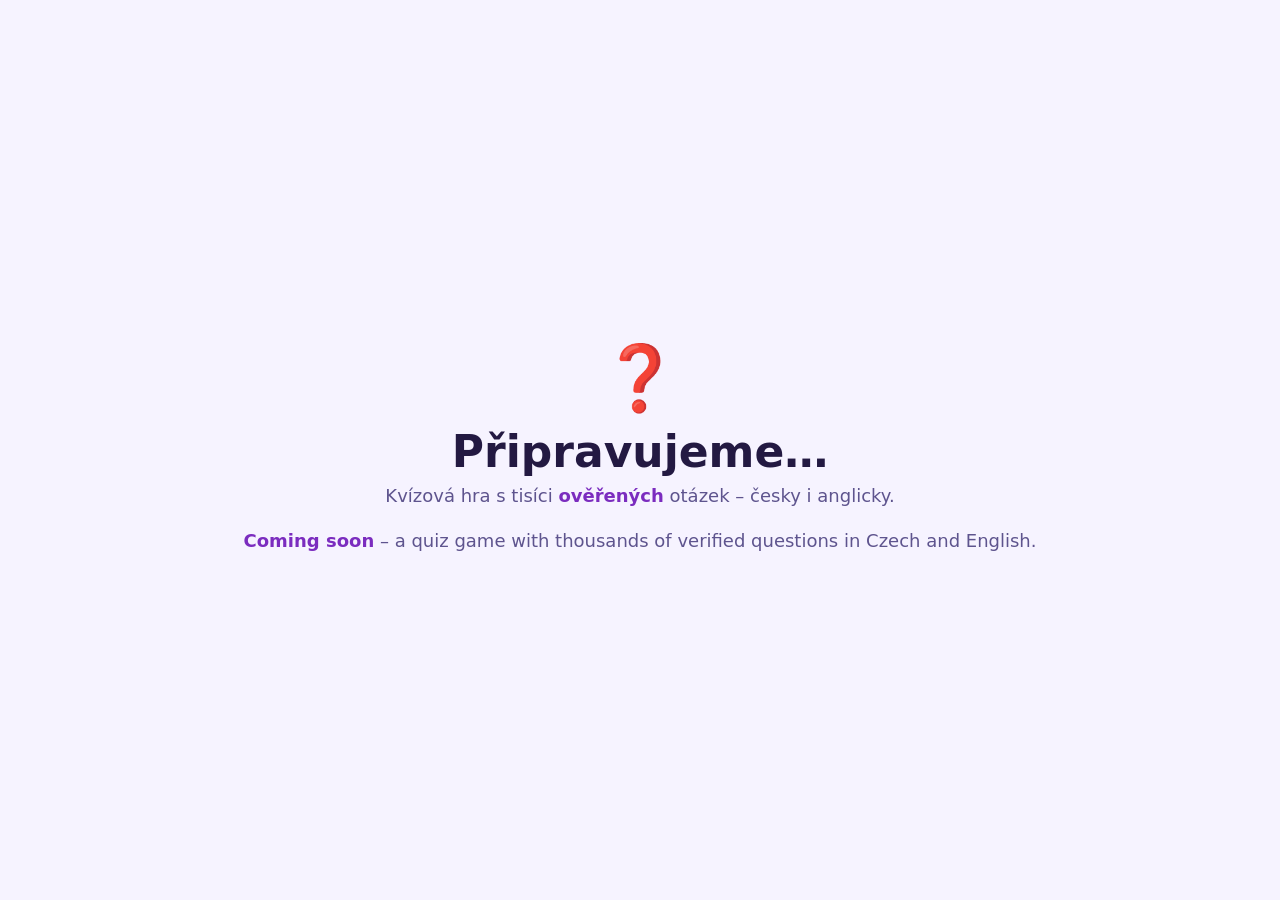
==== index.html @ 40341f4b "Fáze 0: dokumenty, export otázek, test, ukázková data a zástupná stránka - CLAUDE.md a docs/ (SPEC, " ====
<!doctype html>
<html lang="cs">
<head>
<meta charset="utf-8">
<meta name="viewport" content="width=device-width, initial-scale=1">
<title>Připravujeme… · Coming soon</title>
<meta name="robots" content="noindex">
<style>
  :root { --bg: #f6f3ff; --fg: #231942; --muted: #5e548e; --accent: #7b2cbf; }
  @media (prefers-color-scheme: dark) { :root { --bg: #17122b; --fg: #f3efff; --muted: #b8afe0; --accent: #c77dff; } }
  * { box-sizing: border-box; }
  html, body { margin: 0; height: 100%; }
  body { display: grid; place-items: center; padding: 16px; background: var(--bg); color: var(--fg);
         font-family: system-ui, -apple-system, "Segoe UI", Roboto, sans-serif; text-align: center; }
  .znak { font-size: 64px; line-height: 1; }
  h1 { margin: 16px 0 8px; font-size: clamp(28px, 7vw, 44px); }
  p { margin: 4px 0; color: var(--muted); font-size: 18px; }
  .en { margin-top: 24px; }
  b { color: var(--accent); }
</style>
</head>
<body>
<main>
  <div class="znak" aria-hidden="true">❓</div>
  <h1>Připravujeme…</h1>
  <p>Kvízová hra s tisíci <b>ověřených</b> otázek – česky i anglicky.</p>
  <p class="en" lang="en"><b>Coming soon</b> – a quiz game with thousands of verified questions in Czech and English.</p>
</main>
</body>
</html>
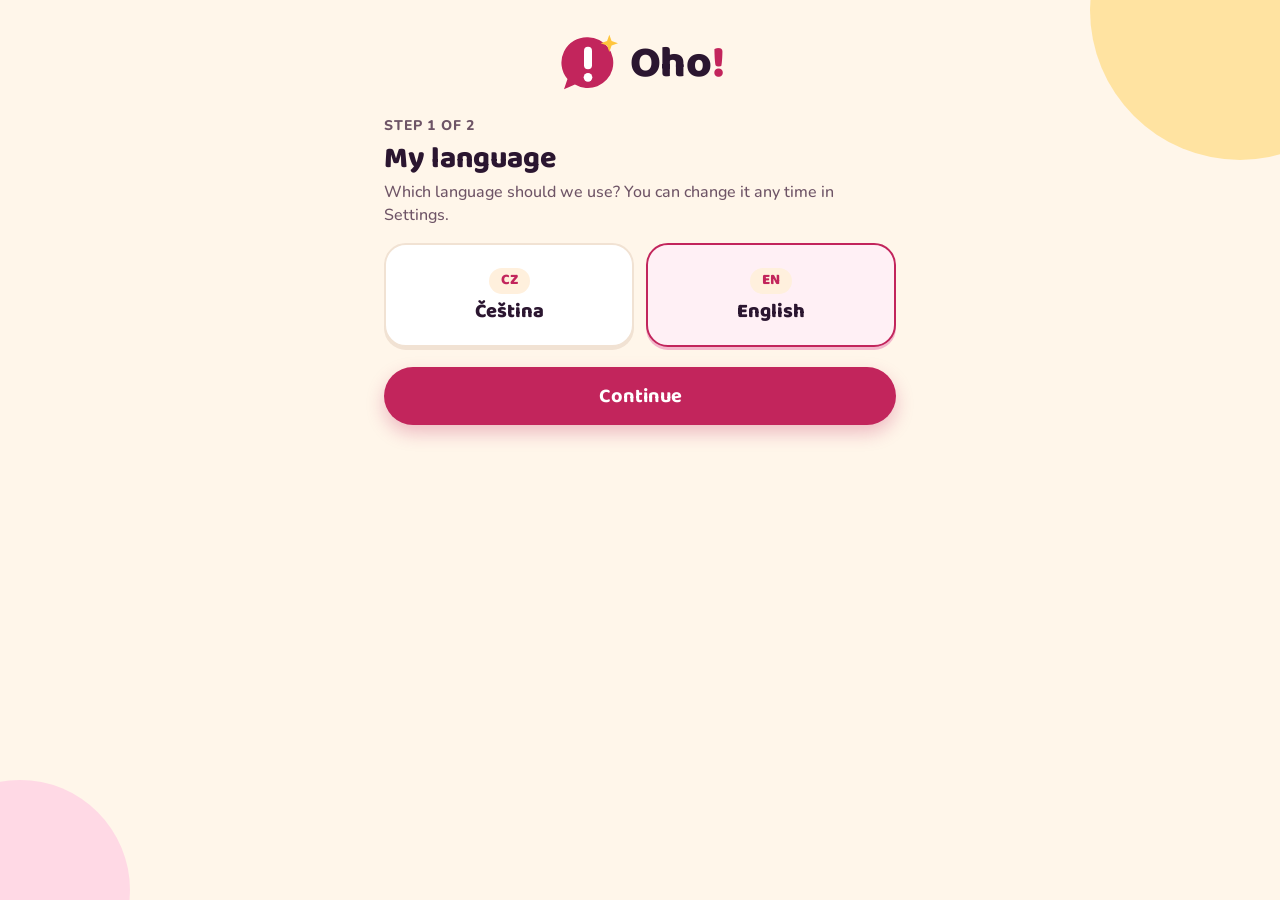
==== commit ba4f9c12: "Fáze 2: aplikace Oho! – obrazovky 1–9, hra, hvězdy, odemykání, překlady, odznaky Čisté HTML/CSS/JS m" ====
--- a/index.html
+++ b/index.html
@@ -2,29 +2,28 @@
 <html lang="cs">
 <head>
 <meta charset="utf-8">
-<meta name="viewport" content="width=device-width, initial-scale=1">
-<title>Připravujeme… · Coming soon</title>
-<meta name="robots" content="noindex">
-<style>
-  :root { --bg: #f6f3ff; --fg: #231942; --muted: #5e548e; --accent: #7b2cbf; }
-  @media (prefers-color-scheme: dark) { :root { --bg: #17122b; --fg: #f3efff; --muted: #b8afe0; --accent: #c77dff; } }
-  * { box-sizing: border-box; }
-  html, body { margin: 0; height: 100%; }
-  body { display: grid; place-items: center; padding: 16px; background: var(--bg); color: var(--fg);
-         font-family: system-ui, -apple-system, "Segoe UI", Roboto, sans-serif; text-align: center; }
-  .znak { font-size: 64px; line-height: 1; }
-  h1 { margin: 16px 0 8px; font-size: clamp(28px, 7vw, 44px); }
-  p { margin: 4px 0; color: var(--muted); font-size: 18px; }
-  .en { margin-top: 24px; }
-  b { color: var(--accent); }
-</style>
+<meta name="viewport" content="width=device-width, initial-scale=1, viewport-fit=cover">
+<title>Oho! – kvíz · quiz</title>
+<meta name="description" content="Kvíz s ověřenými otázkami – česky i anglicky. A quiz with verified questions in Czech and English.">
+<meta name="theme-color" content="#FFF6EA">
+<link rel="icon" href="assets/img/logo.svg" type="image/svg+xml">
+<link rel="preload" href="assets/fonts/baloo-2-latin-wght-normal.woff2" as="font" type="font/woff2" crossorigin>
+<link rel="preload" href="assets/fonts/nunito-latin-wght-normal.woff2" as="font" type="font/woff2" crossorigin>
+<link rel="stylesheet" href="assets/css/app.css">
+<script type="module" src="assets/js/app.js"></script>
 </head>
 <body>
-<main>
-  <div class="znak" aria-hidden="true">❓</div>
-  <h1>Připravujeme…</h1>
-  <p>Kvízová hra s tisíci <b>ověřených</b> otázek – česky i anglicky.</p>
-  <p class="en" lang="en"><b>Coming soon</b> – a quiz game with thousands of verified questions in Czech and English.</p>
-</main>
+<div id="app">
+  <div class="boot" id="nacitani" aria-busy="true">
+    <img src="assets/img/logo.svg" width="72" height="72" alt="Oho!">
+  </div>
+  <div class="boot" id="nacitani-chyba" hidden>
+    <div>
+      <p><b>Nepodařilo se načíst hru.</b> Zkontroluj připojení a obnov stránku.</p>
+      <p lang="en"><b>The game couldn't load.</b> Check your connection and reload the page.</p>
+    </div>
+  </div>
+</div>
+<noscript><p style="text-align:center;padding:24px">Hra potřebuje zapnutý JavaScript. · The game needs JavaScript enabled.</p></noscript>
 </body>
 </html>
--- a/assets/css/app.css
+++ b/assets/css/app.css
@@ -0,0 +1,353 @@
+/* Oho! – design systém (značka zvolená v DECISIONS D-009, hodnoty z design/index.html, varianta A) */
+
+/* ---------- Písma (OFL, licence v assets/fonts/OFL-*.txt) ---------- */
+@font-face { font-family: "Baloo 2"; font-weight: 400 800; font-display: swap; src: url(../fonts/baloo-2-latin-wght-normal.woff2) format("woff2"); unicode-range: U+0000-00FF,U+0131,U+0152-0153,U+02BB-02BC,U+02C6,U+02DA,U+02DC,U+0304,U+0308,U+0329,U+2000-206F,U+20AC,U+2122,U+2191,U+2193,U+2212,U+2215,U+FEFF,U+FFFD; }
+@font-face { font-family: "Baloo 2"; font-weight: 400 800; font-display: swap; src: url(../fonts/baloo-2-latin-ext-wght-normal.woff2) format("woff2"); unicode-range: U+0100-02BA,U+02BD-02C5,U+02C7-02CC,U+02CE-02D7,U+02DD-02FF,U+0304,U+0308,U+0329,U+1D00-1DBF,U+1E00-1E9F,U+1EF2-1EFF,U+2020,U+20A0-20AB,U+20AD-20C0,U+2113,U+2C60-2C7F,U+A720-A7FF; }
+@font-face { font-family: "Nunito"; font-weight: 200 1000; font-display: swap; src: url(../fonts/nunito-latin-wght-normal.woff2) format("woff2"); unicode-range: U+0000-00FF,U+0131,U+0152-0153,U+02BB-02BC,U+02C6,U+02DA,U+02DC,U+0304,U+0308,U+0329,U+2000-206F,U+20AC,U+2122,U+2191,U+2193,U+2212,U+2215,U+FEFF,U+FFFD; }
+@font-face { font-family: "Nunito"; font-weight: 200 1000; font-display: swap; src: url(../fonts/nunito-latin-ext-wght-normal.woff2) format("woff2"); unicode-range: U+0100-02BA,U+02BD-02C5,U+02C7-02CC,U+02CE-02D7,U+02DD-02FF,U+0304,U+0308,U+0329,U+1D00-1DBF,U+1E00-1E9F,U+1EF2-1EFF,U+2020,U+20A0-20AB,U+20AD-20C0,U+2113,U+2C60-2C7F,U+A720-A7FF; }
+
+/* ---------- Barvy a rozměry ---------- */
+:root {
+  color-scheme: light;
+  --bg: #FFF6EA;          /* Krém */
+  --surface: #FFFFFF;
+  --ink: #2B1630;         /* Švestka */
+  --muted: #6E5466;
+  --line: #F1E2D3;
+  --primary: #C2255C;     /* Malina */
+  --primary-dark: #A01C4B;
+  --on-primary: #FFFFFF;
+  --sun: #FFC53D;         /* Slunce */
+  --tr: #7A5F70;          /* překlad */
+  --track: #F6E3CF;
+  --progress: linear-gradient(90deg, #FFC53D, #C2255C);
+  --streak-bg: #FFE9B0;
+  --streak-ink: #6B3A00;
+  --letter-bg: #FFF0DD;
+  --letter-ink: #C2255C;
+  --ok: #1E9E5A; --ok-bg: #DDF5E6; --ok-ink: #146C3C; --ok-on: #FFFFFF;
+  --bad: #D9363E; --bad-bg: #FDE2E2; --bad-ink: #A61E1E; --bad-on: #FFFFFF;
+  --explain-bg: #FFE9B0; --explain-ink: #3D2400;
+  --star-off: #DCC3AC;
+  --r-btn: 999px; --r-card: 22px; --r-ans: 20px;
+  --font-h: "Baloo 2", system-ui, sans-serif;
+  --font-t: "Nunito", system-ui, -apple-system, "Segoe UI", Roboto, sans-serif;
+  --shadow-soft: 0 2px 0 #F1E2D3;
+  --col: 560px;           /* šířka sloupce na PC */
+  --pad: 16px;
+}
+
+/* ---------- Základ ---------- */
+*, *::before, *::after { box-sizing: border-box; }
+html { -webkit-text-size-adjust: 100%; text-size-adjust: 100%; }
+body {
+  margin: 0; min-height: 100vh; min-height: 100dvh;
+  background: var(--bg); color: var(--ink);
+  font: 500 17px/1.45 var(--font-t);
+  overflow-x: hidden;
+  -webkit-tap-highlight-color: transparent;
+}
+/* dekorativní kruhy v rozích */
+body::before, body::after { content: ""; position: fixed; border-radius: 50%; z-index: 0; pointer-events: none; }
+body::before { width: 300px; height: 300px; background: #FFE3A1; top: -140px; right: -110px; }
+body::after { width: 220px; height: 220px; background: #FFD9E5; bottom: -100px; left: -90px; }
+#app { position: relative; z-index: 1; max-width: var(--col); margin: 0 auto; padding: 0 var(--pad) calc(32px + env(safe-area-inset-bottom)); }
+h1, h2, h3 { font-family: var(--font-h); line-height: 1.15; margin: 0; }
+h1:focus { outline: none; }
+a { color: inherit; }
+button { font: inherit; color: inherit; }
+p { margin: 0; }
+[hidden] { display: none !important; }
+.sr-only { position: absolute; width: 1px; height: 1px; padding: 0; margin: -1px; overflow: hidden; clip: rect(0 0 0 0); white-space: nowrap; border: 0; }
+:focus-visible { outline: 3px solid var(--primary); outline-offset: 3px; }
+
+.screen { padding-top: 12px; }
+.lead { color: var(--muted); font-size: 16px; margin: 4px 0 16px; }
+.lead-center { text-align: center; }
+.note, .hint { color: var(--muted); font-size: 15px; text-align: center; margin-top: 16px; }
+.muted { color: var(--muted); font-size: 14px; }
+.notice { margin-top: 16px; padding: 12px 14px; border-radius: 14px; background: var(--streak-bg); color: var(--streak-ink); font-size: 15px; font-weight: 700; }
+
+/* ---------- Načítání (před startem aplikace) ---------- */
+.boot { min-height: 70vh; display: grid; place-items: center; text-align: center; color: var(--muted); }
+.boot svg { width: 72px; height: 72px; }
+
+/* ---------- Tlačítka ---------- */
+.btn {
+  display: inline-flex; align-items: center; justify-content: center; gap: 8px;
+  min-height: 52px; padding: 10px 22px; border: 0; border-radius: var(--r-btn);
+  font-family: var(--font-h); font-weight: 700; font-size: 18px; line-height: 1.1;
+  text-decoration: none; cursor: pointer; text-align: center;
+  transition: transform .12s ease, box-shadow .12s ease, background-color .12s ease;
+}
+.btn:active { transform: translateY(2px); }
+.btn-primary { background: var(--primary); color: var(--on-primary); box-shadow: 0 8px 18px rgba(194, 37, 92, .28); }
+.btn-primary:hover { background: var(--primary-dark); }
+.btn-sec { background: var(--surface); color: var(--ink); box-shadow: var(--shadow-soft); }
+.btn-sec:hover { background: #FFFBF5; }
+.btn-big { width: 100%; min-height: 58px; font-size: 20px; }
+.btn-danger { background: var(--bad); color: #fff; }
+.btn-danger-outline { width: 100%; background: transparent; color: var(--bad-ink); border: 2px solid var(--bad); }
+.btn-cta { width: 100%; min-height: 64px; font-size: 26px; font-weight: 800; box-shadow: 0 10px 22px rgba(194, 37, 92, .32); }
+.cta-ico { font-size: 18px; }
+
+.iconbtn {
+  width: 48px; height: 48px; flex: none; border-radius: 16px; border: 0;
+  display: grid; place-items: center; background: var(--surface); box-shadow: var(--shadow-soft);
+  font-size: 22px; font-weight: 800; text-decoration: none; cursor: pointer; color: var(--ink);
+}
+.iconbtn-spacer { width: 48px; height: 48px; flex: none; }
+
+.pill {
+  display: inline-flex; align-items: center; gap: 6px; min-height: 40px; padding: 6px 14px;
+  border-radius: 999px; background: var(--surface); box-shadow: var(--shadow-soft); font-weight: 800; font-size: 15px;
+}
+
+/* ---------- Horní lišta ---------- */
+.bar { display: grid; grid-template-columns: 48px minmax(0, 1fr) 48px; align-items: center; gap: 10px; margin: 0 0 12px; }
+.bar-title { text-align: center; font-size: 24px; font-weight: 800; overflow-wrap: anywhere; }
+
+/* ---------- Hvězdy ---------- */
+.stars { display: inline-flex; gap: 2px; line-height: 1; }
+.star { color: var(--star-off); }
+.star.on { color: var(--sun); text-shadow: 0 1px 0 #D99A00; }
+.stars-mini { font-size: 16px; }
+.stars-diff { font-size: 24px; }
+.stars-big { font-size: 64px; gap: 8px; justify-content: center; margin: 8px 0 4px; }
+.stars-big .star.on { text-shadow: 0 3px 0 #D99A00; }
+
+/* ---------- 1. První spuštění ---------- */
+.screen-uvod { padding-top: 20px; }
+.uvod-hero { display: flex; align-items: center; justify-content: center; gap: 10px; margin: 8px 0 20px; }
+.logo-uvod { width: 64px; height: 64px; }
+.word { font-family: var(--font-h); font-weight: 800; letter-spacing: -0.01em; line-height: 1; }
+.word em { font-style: normal; color: var(--primary); }
+.word-uvod { font-size: 44px; }
+.uvod-top { display: flex; align-items: center; gap: 12px; margin-bottom: 16px; }
+.step { color: var(--muted); font-weight: 800; font-size: 14px; letter-spacing: .06em; text-transform: uppercase; margin-bottom: 6px; }
+.uvod-top .step { margin: 0; }
+.h-title { font-size: 30px; font-weight: 800; margin-bottom: 4px; }
+.choices { display: grid; gap: 12px; margin: 8px 0 20px; }
+.choices-2 { grid-template-columns: 1fr 1fr; }
+.choice {
+  display: flex; align-items: center; gap: 14px; width: 100%; min-height: 64px; padding: 14px 16px;
+  border: 2px solid var(--line); border-radius: var(--r-card); background: var(--surface); box-shadow: 0 3px 0 var(--line);
+  text-align: left; cursor: pointer; transition: border-color .12s ease, transform .12s ease;
+}
+.choice:hover { border-color: #E9C9AE; }
+.choice:active { transform: translateY(2px); }
+.choice[aria-pressed="true"] { border-color: var(--primary); background: #FFF0F5; box-shadow: 0 3px 0 #F3B7CB; }
+.choice-lang { flex-direction: column; justify-content: center; gap: 6px; min-height: 104px; text-align: center; }
+.choice-code { font-family: var(--font-h); font-weight: 800; font-size: 15px; background: var(--letter-bg); color: var(--letter-ink); border-radius: 999px; padding: 2px 12px; }
+.choice-emo { font-size: 30px; line-height: 1; flex: none; }
+.choice-body { display: flex; flex-direction: column; min-width: 0; }
+.choice-title { font-family: var(--font-h); font-weight: 800; font-size: 20px; line-height: 1.15; }
+.choice-desc { color: var(--muted); font-size: 15px; margin-top: 2px; }
+
+/* ---------- 2. Domů ---------- */
+.toprow { display: flex; justify-content: space-between; align-items: center; gap: 8px; padding-top: 4px; }
+.hero { text-align: center; margin: 22px 0 22px; }
+.logo-hero { width: 112px; height: 112px; display: block; margin: 0 auto 6px; }
+.hero-title { font-size: inherit; }
+.word-hero { font-size: 60px; }
+.tagline { margin: 10px auto 0; color: var(--muted); font-size: 17px; max-width: 28ch; }
+.stats { display: grid; grid-template-columns: repeat(3, minmax(0, 1fr)); gap: 8px; margin: 0 0 20px; }
+.stat { background: var(--surface); border-radius: var(--r-card); padding: 10px 6px; text-align: center; box-shadow: var(--shadow-soft); min-width: 0; }
+.stat b { display: block; font-family: var(--font-h); font-size: 24px; line-height: 1.1; overflow-wrap: anywhere; }
+.stat span { font-size: 13px; color: var(--muted); font-weight: 700; }
+.row2 { display: grid; grid-template-columns: 1fr 1fr; gap: 10px; margin-top: 12px; }
+.row2 .btn { font-size: 17px; padding: 10px 12px; }
+
+/* ---------- 3. Kategorie ---------- */
+.tiles { display: grid; grid-template-columns: repeat(2, minmax(0, 1fr)); gap: 12px; }
+.tile {
+  display: flex; flex-direction: column; justify-content: space-between; gap: 8px;
+  min-height: 140px; padding: 14px; border-radius: var(--r-card); text-decoration: none;
+  box-shadow: 0 4px 0 rgba(43, 22, 48, .12); transition: transform .12s ease;
+}
+.tile:active { transform: translateY(2px); }
+.tile-emo { font-size: 34px; line-height: 1; }
+.tile-name { font-family: var(--font-h); font-weight: 800; font-size: 20px; line-height: 1.15; overflow-wrap: anywhere; }
+.tile-meta { display: flex; flex-wrap: wrap; justify-content: space-between; gap: 2px 8px; font-size: 14px; font-weight: 700; }
+.tile-stars { white-space: nowrap; }
+.tile-0 { background: #FFC53D; color: #2B1630; }
+.tile-1 { background: #C2255C; color: #FFFFFF; }
+.tile-2 { background: #2B1630; color: #FFFFFF; }
+.tile-3 { background: #FFD9E5; color: #2B1630; }
+.tile-4 { background: #FFFFFF; color: #2B1630; }
+
+/* ---------- 4. Témata ---------- */
+.cards { display: grid; gap: 12px; }
+.card { background: var(--surface); border-radius: var(--r-card); box-shadow: var(--shadow-soft); padding: 16px; }
+.topic { display: block; text-decoration: none; border: 2px solid transparent; transition: border-color .12s ease, transform .12s ease; }
+.topic:hover { border-color: var(--line); }
+.topic:active { transform: translateY(2px); }
+.topic-head { display: flex; justify-content: space-between; align-items: flex-start; gap: 10px; }
+.topic-name { font-family: var(--font-h); font-weight: 800; font-size: 20px; line-height: 1.2; overflow-wrap: anywhere; min-width: 0; }
+.topic-sum { flex: none; font-weight: 800; font-size: 14px; color: var(--muted); padding-top: 3px; }
+.minis { display: grid; grid-template-columns: repeat(3, minmax(0, 1fr)); gap: 6px; margin-top: 12px; }
+.mini { display: flex; flex-direction: column; align-items: center; gap: 2px; padding: 6px 4px; border-radius: 14px; background: var(--bg); min-width: 0; }
+.mini-label { font-size: 13px; font-weight: 700; color: var(--muted); }
+.mini-lock { font-size: 15px; line-height: 16px; }
+
+/* ---------- 5. Obtížnost ---------- */
+.diffs { display: grid; gap: 14px; }
+.diff {
+  display: grid; grid-template-columns: 44px minmax(0, 1fr) auto; align-items: center; gap: 12px;
+  min-height: 84px; padding: 14px 16px; border-radius: var(--r-card); background: var(--surface);
+  box-shadow: 0 4px 0 var(--line); text-decoration: none; border: 2px solid transparent; transition: transform .12s ease, border-color .12s ease;
+}
+a.diff:hover { border-color: var(--primary); }
+a.diff:active { transform: translateY(2px); }
+.diff-ico { font-size: 30px; line-height: 1; text-align: center; }
+.diff-body { display: flex; flex-direction: column; min-width: 0; }
+.diff-name { font-family: var(--font-h); font-weight: 800; font-size: 24px; line-height: 1.1; }
+.diff-desc { color: var(--muted); font-size: 15px; font-weight: 600; }
+.diff.locked { background: #FBEFE2; box-shadow: none; grid-template-columns: 44px minmax(0, 1fr); }
+.diff.locked .diff-name { color: var(--muted); }
+
+/* ---------- 6. Otázka ---------- */
+.screen-hra { padding-top: 10px; }
+.qtop { display: grid; grid-template-columns: 48px minmax(0, 1fr) auto; gap: 10px; align-items: center; }
+.qtitle-wrap { min-width: 0; }
+.qtitle { font-family: var(--font-t); font-weight: 800; font-size: 15px; line-height: 1.25; overflow: hidden; display: -webkit-box; -webkit-line-clamp: 2; -webkit-box-orient: vertical; }
+.qdiff { font-size: 13px; font-weight: 700; color: var(--muted); }
+.qcount { font-family: var(--font-h); font-weight: 800; font-size: 18px; white-space: nowrap; }
+.qprogress { display: flex; align-items: center; gap: 10px; margin: 12px 0 6px; min-height: 30px; }
+.progress { flex: 1; height: 10px; border-radius: 99px; background: var(--track); overflow: hidden; }
+.progress i { display: block; height: 100%; width: 0; border-radius: inherit; background: var(--progress); transition: width .35s ease; }
+.streak { display: inline-flex; align-items: center; gap: 4px; font-weight: 800; font-size: 14px; padding: 4px 12px; border-radius: 999px; background: var(--streak-bg); color: var(--streak-ink); white-space: nowrap; }
+.streak:not(.on) { display: none; }
+.qcard { margin: 12px 0 16px; }
+.qtext { display: block; font-family: var(--font-h); font-weight: 700; font-size: 23px; line-height: 1.25; overflow-wrap: anywhere; }
+.qtext .orig { display: block; }
+.qtext .orig:focus { outline: none; }
+.tr { display: block; color: var(--tr); font-family: var(--font-t); font-weight: 600; font-size: .82em; line-height: 1.35; margin-top: 4px; }
+.qtext .tr { font-size: 16px; margin-top: 8px; }
+.trbtn {
+  display: inline-flex; align-items: center; gap: 6px; min-height: 44px; margin-top: 12px; padding: 6px 16px;
+  border-radius: 999px; border: 0; font-weight: 800; font-size: 15px; background: var(--surface); color: var(--ink); box-shadow: var(--shadow-soft); cursor: pointer;
+}
+.trbtn[aria-pressed="true"] { background: var(--letter-bg); color: var(--tr); box-shadow: none; cursor: default; }
+.answers { list-style: none; margin: 0; padding: 0; display: grid; gap: 10px; }
+.ans {
+  width: 100%; display: grid; grid-template-columns: 38px minmax(0, 1fr) 24px; gap: 12px; align-items: center;
+  min-height: 62px; padding: 10px 14px 10px 10px; border-radius: var(--r-ans); text-align: left; cursor: pointer;
+  background: var(--surface); border: 2px solid var(--line); box-shadow: 0 3px 0 var(--line);
+  font-weight: 700; font-size: 17px; line-height: 1.25; color: var(--ink);
+  transition: transform .1s ease, border-color .12s ease, background-color .12s ease;
+}
+.ans:not(.done):hover { border-color: #E9C9AE; }
+.ans:not(.done):active { transform: translateY(2px); box-shadow: 0 1px 0 var(--line); }
+.ans.done { cursor: default; }
+.ans-l { width: 38px; height: 38px; border-radius: 50%; display: grid; place-items: center; background: var(--letter-bg); color: var(--letter-ink); font-family: var(--font-h); font-weight: 800; font-size: 18px; }
+.ans-t { min-width: 0; overflow-wrap: anywhere; }
+.ans-t .orig { display: block; }
+.ans-s { font-size: 20px; font-weight: 900; text-align: center; }
+.ans.ok { background: var(--ok-bg); border-color: var(--ok); color: var(--ok-ink); box-shadow: 0 3px 0 #A9E2C1; }
+.ans.ok .ans-l { background: var(--ok); color: var(--ok-on); }
+.ans.bad { background: var(--bad-bg); border-color: var(--bad); color: var(--bad-ink); box-shadow: 0 3px 0 #F5B5B5; }
+.ans.bad .ans-l { background: var(--bad); color: var(--bad-on); }
+.ans.ok .tr, .ans.bad .tr { color: inherit; opacity: .85; }
+.explain { margin-top: 16px; padding: 14px 16px; border-radius: var(--r-card); background: var(--explain-bg); color: var(--explain-ink); }
+.explain-h { display: flex; align-items: baseline; flex-wrap: wrap; gap: 4px 10px; margin-bottom: 6px; font-size: 20px; }
+.explain.is-ok .verdict { color: var(--ok-ink); }
+.explain.is-bad .verdict { color: var(--bad-ink); }
+.dyk { font-family: var(--font-t); font-size: 15px; font-weight: 800; opacity: .85; }
+.explain p { font-size: 16px; line-height: 1.5; }
+.explain .tr { color: inherit; opacity: .8; font-size: 15px; margin-top: 8px; }
+.explain .trbtn { background: rgba(255, 255, 255, .7); }
+.next { margin-top: 16px; }
+
+/* ---------- 7. Výsledek ---------- */
+.screen-vysledek { text-align: center; padding-top: 28px; }
+.res-topic { color: var(--muted); font-weight: 700; font-size: 15px; margin-bottom: 8px; }
+.res-title { font-size: 36px; font-weight: 800; }
+.res-score { display: flex; flex-direction: column; align-items: center; margin: 4px 0 12px; }
+.res-score b { font-family: var(--font-h); font-size: 44px; line-height: 1.05; }
+.res-score span { color: var(--muted); font-weight: 700; }
+.badge-line { display: inline-block; margin: 6px 0; padding: 8px 16px; border-radius: 999px; font-weight: 800; }
+.badge-unlock { background: var(--ok-bg); color: var(--ok-ink); }
+.badge-record { background: var(--streak-bg); color: var(--streak-ink); }
+.new-badges { margin: 16px 0 4px; padding: 14px; border-radius: var(--r-card); background: var(--surface); box-shadow: var(--shadow-soft); }
+.new-badges h2 { font-size: 20px; margin-bottom: 8px; }
+.new-badges ul { list-style: none; margin: 0; padding: 0; display: flex; flex-wrap: wrap; justify-content: center; gap: 8px; }
+.new-badge { display: inline-flex; align-items: center; gap: 6px; padding: 6px 12px; border-radius: 999px; background: var(--letter-bg); font-weight: 800; }
+.nb-ico { font-size: 22px; }
+.res-btns { display: grid; gap: 10px; margin-top: 20px; }
+
+/* ---------- 8. Odznaky ---------- */
+.badges { list-style: none; margin: 0; padding: 0; display: grid; grid-template-columns: repeat(2, minmax(0, 1fr)); gap: 12px; }
+.bcard { display: flex; flex-direction: column; align-items: center; text-align: center; gap: 4px; padding: 16px 10px; border-radius: var(--r-card); background: var(--surface); box-shadow: var(--shadow-soft); min-width: 0; }
+.bcard-ico { font-size: 40px; line-height: 1.1; }
+.bcard-name { font-family: var(--font-h); font-weight: 800; font-size: 18px; line-height: 1.15; overflow-wrap: anywhere; }
+.bcard-desc { font-size: 14px; color: var(--muted); line-height: 1.35; }
+.bcard-state { margin-top: auto; padding-top: 6px; font-size: 13px; font-weight: 800; }
+.bcard.earned .bcard-state { color: var(--ok-ink); }
+.bcard.locked { background: #FBEFE2; box-shadow: none; }
+.bcard.locked .bcard-ico { filter: grayscale(1); opacity: .7; }
+.bcard.locked .bcard-state { color: var(--muted); }
+
+/* ---------- 9. Nastavení ---------- */
+.settings { margin-bottom: 14px; }
+.settings-h { font-size: 20px; margin-bottom: 10px; }
+.field { margin: 12px 0; }
+.field-label { display: block; font-weight: 800; font-size: 15px; margin-bottom: 6px; }
+.field-row { display: flex; justify-content: space-between; align-items: center; gap: 12px; }
+.field-row .field-label { margin: 0; }
+.field-hint { color: var(--muted); font-size: 14px; }
+.seg { display: grid; grid-auto-columns: minmax(0, 1fr); grid-auto-flow: column; gap: 4px; padding: 4px; border-radius: 999px; background: var(--bg); }
+.seg-btn { min-height: 44px; padding: 6px 8px; border: 0; border-radius: 999px; background: transparent; font-weight: 800; font-size: 15px; line-height: 1.15; cursor: pointer; color: var(--muted); overflow-wrap: anywhere; }
+.seg-btn[aria-checked="true"] { background: var(--primary); color: var(--on-primary); box-shadow: 0 3px 8px rgba(194, 37, 92, .25); }
+.switch { position: relative; flex: none; width: 60px; height: 36px; border: 0; border-radius: 999px; background: #9C7F8E; cursor: pointer; transition: background-color .15s ease; }
+.switch-knob { position: absolute; top: 4px; left: 4px; width: 28px; height: 28px; border-radius: 50%; background: #fff; box-shadow: 0 1px 3px rgba(0, 0, 0, .25); transition: transform .15s ease; }
+.switch[aria-checked="true"] { background: var(--ok); }
+.switch[aria-checked="true"] .switch-knob { transform: translateX(24px); }
+.about p + p { margin-top: 8px; }
+
+/* ---------- Dialog ---------- */
+.dialog-wrap { position: fixed; inset: 0; z-index: 10; display: grid; place-items: center; padding: 16px; background: rgba(43, 22, 48, .45); }
+.dialog { width: 100%; max-width: 380px; padding: 20px; border-radius: var(--r-card); background: var(--surface); box-shadow: 0 20px 50px rgba(43, 22, 48, .3); }
+.dialog h2 { font-size: 24px; margin-bottom: 6px; }
+.dialog p { color: var(--muted); }
+.dialog-btns { display: grid; grid-template-columns: 1fr 1fr; gap: 10px; margin-top: 18px; }
+.dialog-btns .btn { padding: 10px 12px; font-size: 17px; }
+
+.screen-error { text-align: center; padding-top: 48px; display: grid; gap: 14px; }
+
+/* ---------- Mikroanimace (Fáze 3 je rozšíří) ---------- */
+@keyframes pop { 0% { transform: scale(1); } 40% { transform: scale(1.04); } 100% { transform: scale(1); } }
+@keyframes shake { 0%, 100% { transform: translateX(0); } 25% { transform: translateX(-6px); } 50% { transform: translateX(5px); } 75% { transform: translateX(-3px); } }
+@keyframes star-in { 0% { transform: scale(0) rotate(-30deg); opacity: 0; } 70% { transform: scale(1.25) rotate(8deg); opacity: 1; } 100% { transform: scale(1) rotate(0); } }
+@keyframes fade-up { from { opacity: 0; transform: translateY(8px); } to { opacity: 1; transform: none; } }
+.ans.pop { animation: pop .3s ease; }
+.ans.shake { animation: shake .35s ease; }
+.explain { animation: fade-up .25s ease both; }
+.stars-big .star.on { display: inline-block; animation: star-in .5s cubic-bezier(.2, .9, .3, 1.3) both; }
+.stars-big .star.on:nth-child(2) { animation-delay: .18s; }
+.stars-big .star.on:nth-child(3) { animation-delay: .36s; }
+
+@media (prefers-reduced-motion: reduce) {
+  *, *::before, *::after { animation: none !important; transition: none !important; scroll-behavior: auto !important; }
+}
+
+/* ---------- Větší obrazovky ---------- */
+@media (min-width: 600px) {
+  :root { --pad: 24px; }
+  .screen { padding-top: 24px; }
+  .tiles { grid-template-columns: repeat(3, minmax(0, 1fr)); }
+  .badges { grid-template-columns: repeat(3, minmax(0, 1fr)); }
+  .qtext { font-size: 26px; }
+}
+@media (max-width: 359px) {
+  :root { --pad: 12px; }
+  .word-hero { font-size: 52px; }
+  .tile { padding: 12px; min-height: 128px; }
+  .tile-name { font-size: 18px; }
+  .qtext { font-size: 21px; }
+  .ans { grid-template-columns: 34px minmax(0, 1fr) 20px; gap: 10px; font-size: 16px; }
+  .ans-l { width: 34px; height: 34px; }
+  .stat b { font-size: 20px; }
+  .seg-btn { font-size: 14px; padding: 6px 4px; }
+}
+@media (hover: none) { .btn-primary:hover { background: var(--primary); } }
